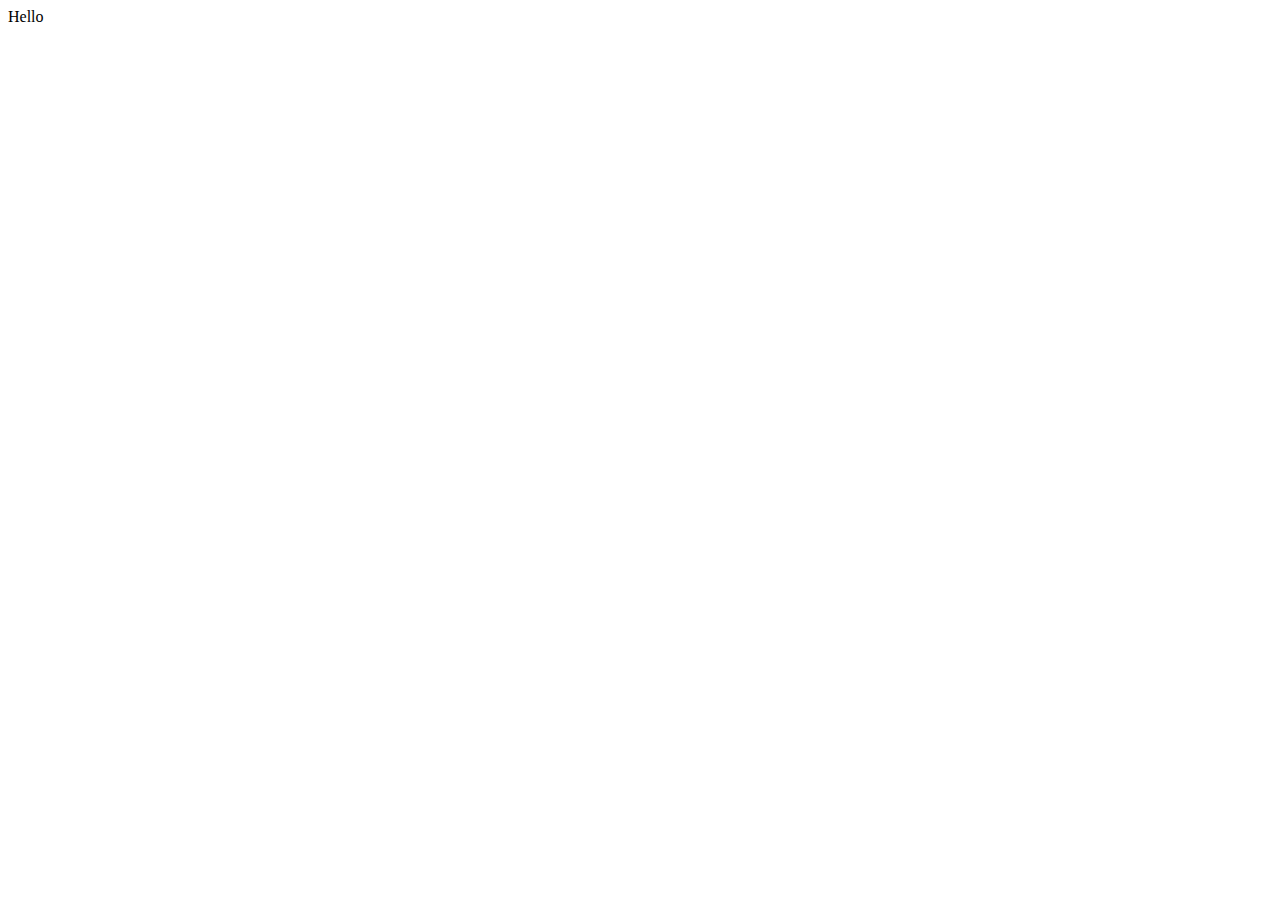
==== src/index.html @ 43d69455 "init: init map" ====
<!DOCTYPE html>
<html lang="en">
<head>
	<meta charset="UTF-8">
	<meta name="viewport" content="width=device-width, initial-scale=1.0">
	<link rel="stylesheet" href="style.css">
	<title>Map</title>
</head>
<body>
	<span>Hello</span>
	<script src="script.js"></script>
</body>
</html>
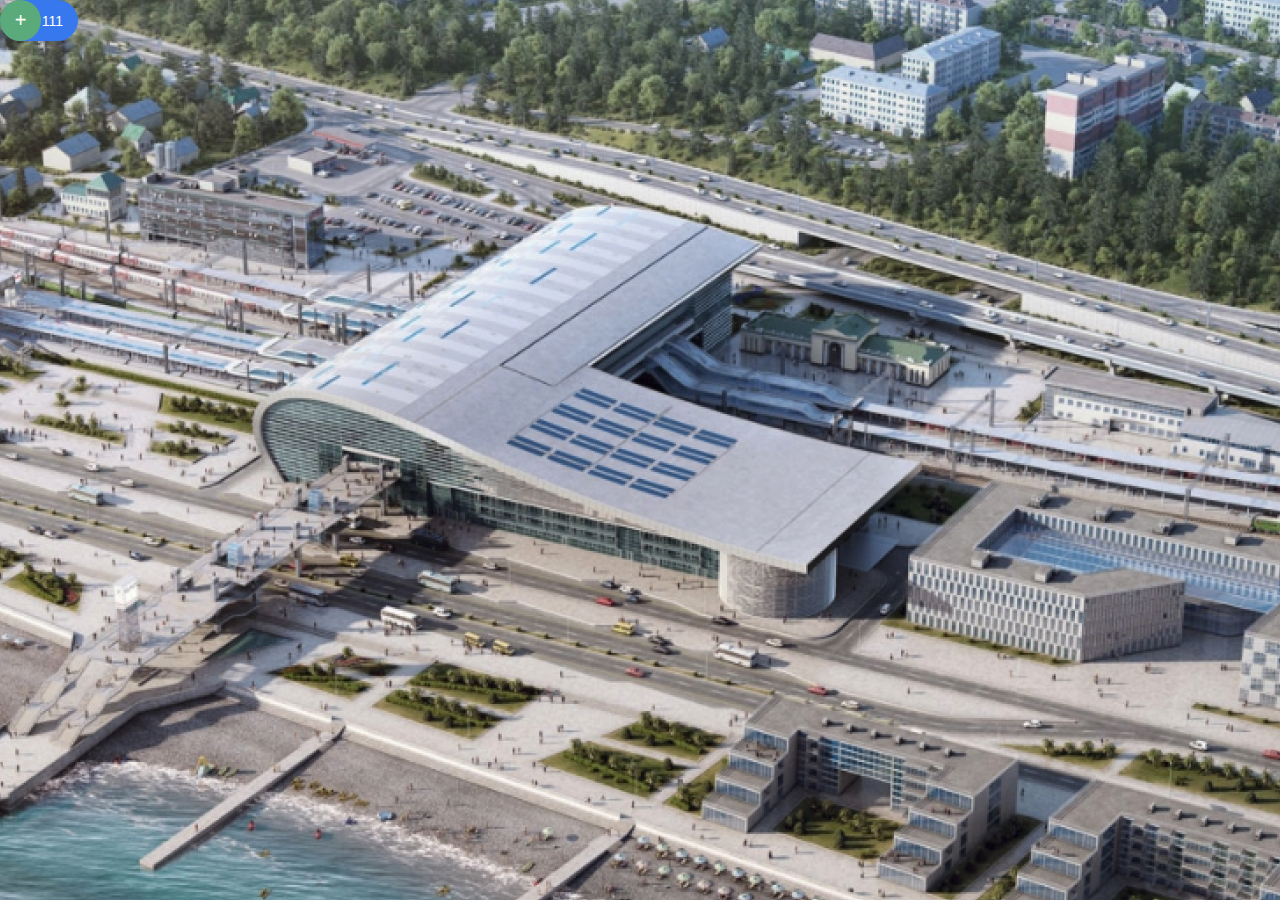
==== commit 9b578325: "feat: create button components and styles" ====
--- a/src/index.html
+++ b/src/index.html
@@ -7,7 +7,16 @@
 	<title>Map</title>
 </head>
 <body>
-	<span>Hello</span>
-	<script src="script.js"></script>
+	<div id="app">
+		<button class="button button_blue active">
+			<span class="button__sign"></span>
+			<span class="button__text">111</span>
+		</button>
+		<button class="button button_green">
+			<span class="button__sign"></span>
+			<span class="button__text">222</span>
+		</button>
+	</div>
+	<script src="script.js" type="module"></script>
 </body>
 </html>--- a/src/style.css
+++ b/src/style.css
@@ -0,0 +1,89 @@
+*{padding: 0;margin: 0;border: 0;}
+*,*:before,*:after{-moz-box-sizing: border-box;-webkit-box-sizing: border-box;box-sizing: border-box;transition: .2s all;}
+:focus,:active{outline: none;}
+a:focus,a:active{outline: none;}
+nav,footer,header,aside{display: block;}
+html,body{min-height:100%;width:100%;font-size:100%;line-height:1;font-size:14px;-ms-text-size-adjust:100%;-moz-text-size-adjust:100%;-webkit-text-size-adjust:100%;scroll-behavior: smooth;}
+input,button,textarea{font-family:inherit;}
+input::-ms-clear{display: none;}
+button{cursor: pointer;}
+button::-moz-focus-inner{padding:0;border:0;}
+a,a:visited{text-decoration: none;}
+a:hover{text-decoration: none;}
+ul li{list-style: none;}
+img{vertical-align: top;}
+h1,h2,h3,h4,h5,h6{font-size:inherit;font-weight: inherit;}
+li{list-style-type: none;}
+
+#app{
+	width: 100vw;
+	height: 100vh;
+	background: no-repeat url('./img/main.jpg') center;
+	overflow: hidden;
+}
+
+.button{
+	color: white;
+	font-family: Arial;
+	font-size: 14px;
+	font-style: normal;
+	font-weight: 400;
+	line-height: normal;
+	border-radius: 40px;
+
+	padding: 0 15px;
+	width: 41px;
+	height: 41px;
+
+	display: flex;
+	align-items: center;
+	justify-content: center;
+	gap: 15px;
+
+	position: absolute;
+}
+
+.button__sign{
+	position: relative;
+	font-size: 20px;
+}
+
+.button__sign:after{
+	content: "+";
+}
+
+.button__text{
+	display: none;
+}
+
+/* Active */
+
+.active{
+	width: auto;
+}
+
+.active > .button__sign:after{
+	content: "−";
+}
+
+.active > .button__text{
+	display: block;
+}
+
+/* Common */
+
+.button_blue, .active.button_blue:hover{
+	background: #3878eeb3;
+}
+
+.button_green, .active.button_green:hover{
+	background: #6ABF4Bb3;
+}
+
+.active.button_blue, .button_blue:hover{
+	background: #3878ee;
+}
+
+.active.button_green, button_green:hover{
+	background: #6ABF4B;
+}
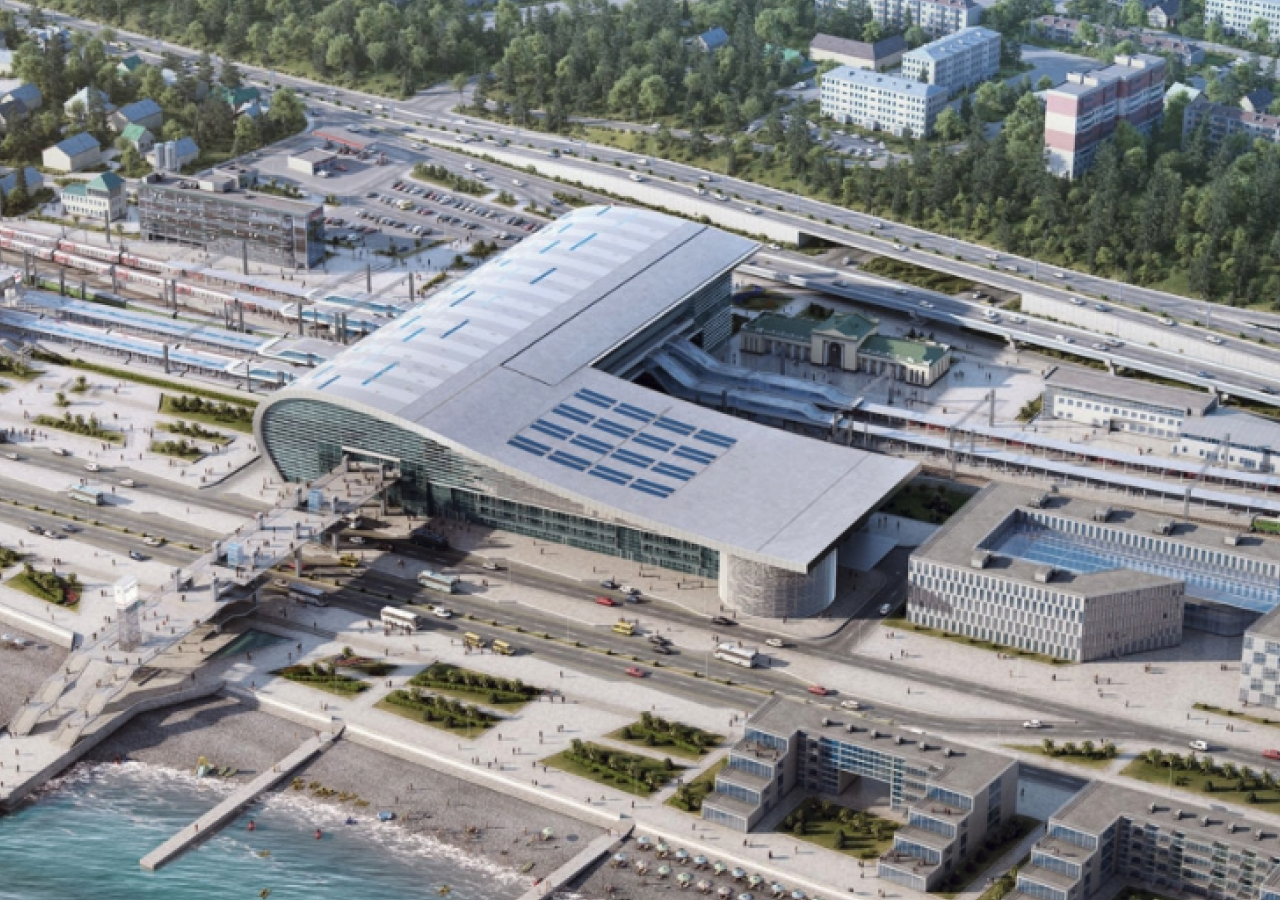
==== commit b774c4f6: "fix: clear html" ====
--- a/src/index.html
+++ b/src/index.html
@@ -7,16 +7,7 @@
 	<title>Map</title>
 </head>
 <body>
-	<div id="app">
-		<button class="button button_blue active">
-			<span class="button__sign"></span>
-			<span class="button__text">111</span>
-		</button>
-		<button class="button button_green">
-			<span class="button__sign"></span>
-			<span class="button__text">222</span>
-		</button>
-	</div>
+	<div id="app"></div>
 	<script src="script.js" type="module"></script>
 </body>
 </html>